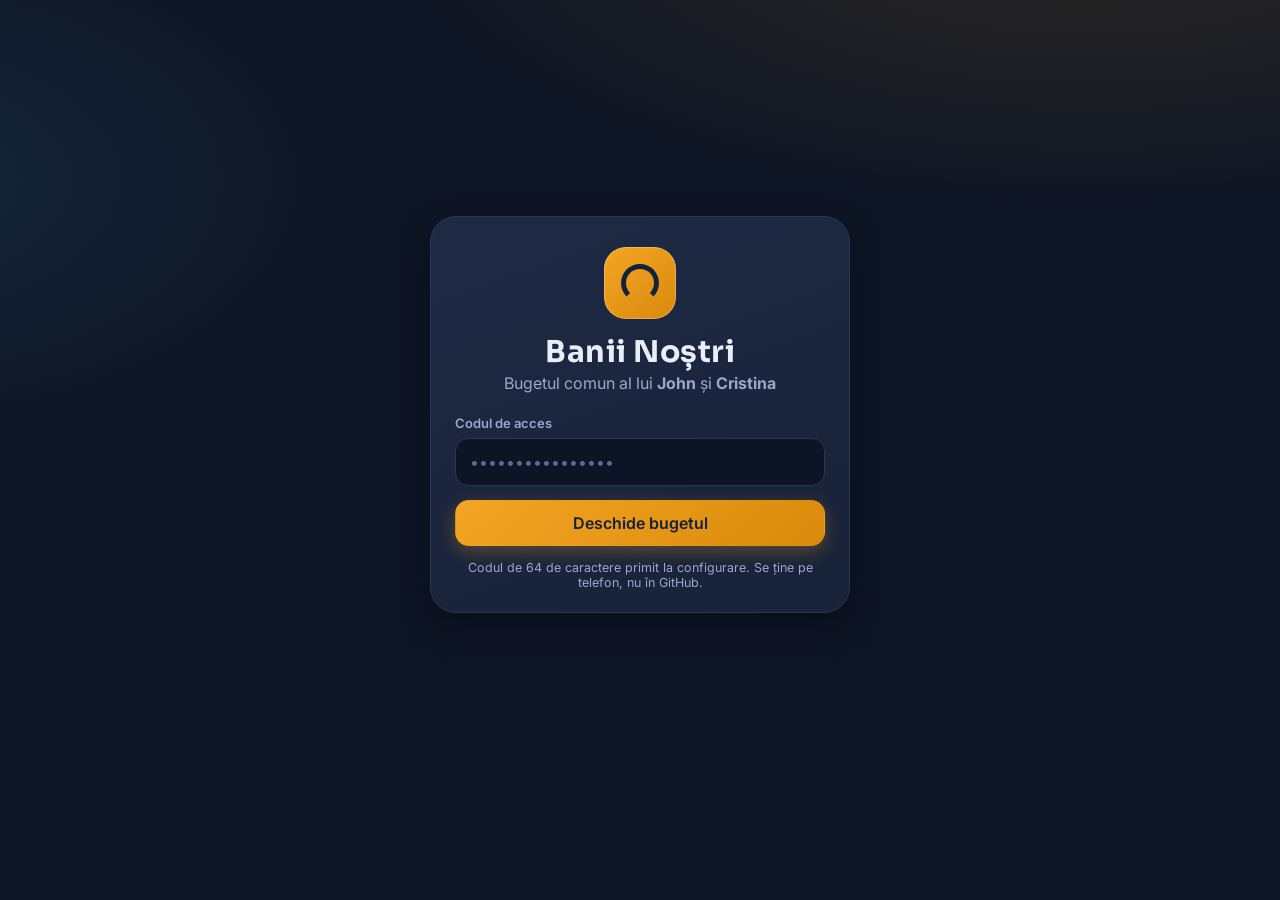
==== index.html @ c1d57ce2 "Banii Noștri · John & Cristina - aplicatie buget comun (design propriu, plan 5000 cu propagare in lu" ====
<!doctype html>
<html lang="ro">
<head>
  <meta charset="UTF-8">
  <meta name="viewport" content="width=device-width, initial-scale=1, viewport-fit=cover">
  <meta name="theme-color" content="#0e1524">
  <meta name="description" content="Bugetul comun al lui John și Cristina. Venituri, cheltuieli și împărțire egală, cu plan care se propagă în lunile următoare.">
  <link rel="manifest" href="./manifest.webmanifest">
  <link rel="icon" href="./icon.svg" type="image/svg+xml">
  <link rel="apple-touch-icon" href="./icon.svg">
  <link rel="preconnect" href="https://fonts.googleapis.com">
  <link rel="preconnect" href="https://fonts.gstatic.com" crossorigin>
  <link href="https://fonts.googleapis.com/css2?family=Sora:wght@500;600;700;800&family=Inter:wght@400;500;600;700&display=swap" rel="stylesheet">
  <link rel="stylesheet" href="./styles.css">
  <title>Banii Noștri · John & Cristina</title>
</head>
<body>
  <!-- ===== Ecran de deblocare ===== -->
  <section id="login" class="screen center">
    <div class="login-card">
      <div class="brand-mark big" aria-hidden="true"></div>
      <h1>Banii Noștri</h1>
      <p class="sub">Bugetul comun al lui <strong>John</strong> și <strong>Cristina</strong></p>
      <label class="field">
        <span>Codul de acces</span>
        <input id="codeInput" type="password" inputmode="text" autocomplete="off" spellcheck="false" placeholder="••••••••••••••••">
      </label>
      <button id="loginBtn" class="btn primary block">Deschide bugetul</button>
      <p id="loginError" class="error hidden"></p>
      <p class="hint">Codul de 64 de caractere primit la configurare. Se ține pe telefon, nu în GitHub.</p>
    </div>
  </section>

  <!-- ===== Aplicația ===== -->
  <section id="app" class="screen hidden">
    <header class="topbar">
      <div class="brand">
        <div class="brand-mark" aria-hidden="true"></div>
        <div>
          <strong>Banii Noștri</strong>
          <small>John &amp; Cristina</small>
        </div>
      </div>
      <div class="top-actions">
        <span id="statusChip" class="chip">…</span>
        <button id="lockBtn" class="icon-btn" title="Ieșire / blochează" aria-label="Blochează">⏻</button>
      </div>
    </header>

    <nav class="monthnav">
      <button id="prevMonth" class="icon-btn" aria-label="Luna anterioară">‹</button>
      <div class="month-title">
        <select id="monthSelect" aria-label="Alege luna"></select>
        <button id="todayBtn" class="mini-btn hidden">azi</button>
      </div>
      <button id="nextMonth" class="icon-btn" aria-label="Luna următoare">›</button>
    </nav>

    <section class="hero">
      <div class="hero-card">
        <span class="hero-label">Împărțirea lunii</span>
        <strong id="splitMain" class="hero-value">—</strong>
        <span id="splitNote" class="hero-note">Nicio cheltuială înregistrată</span>
      </div>
      <div class="stat-grid">
        <div class="stat">
          <span class="stat-label">Planificat · John</span>
          <strong id="planJohn">0 lei</strong>
        </div>
        <div class="stat">
          <span class="stat-label">Planificat · Cristina</span>
          <strong id="planCristina">0 lei</strong>
        </div>
        <div class="stat">
          <span class="stat-label">Încasat efectiv</span>
          <strong id="incomeTotal">0 lei</strong>
        </div>
        <div class="stat">
          <span class="stat-label">Cheltuieli</span>
          <strong id="expenseTotal">0 lei</strong>
        </div>
      </div>
    </section>

    <nav class="filters" id="filters">
      <button class="fbtn active" data-filter="all">Toate</button>
      <button class="fbtn j" data-filter="John">John</button>
      <button class="fbtn c" data-filter="Cristina">Cristina</button>
      <button class="fbtn" data-filter="income">Venituri</button>
      <button class="fbtn" data-filter="expense">Cheltuieli</button>
    </nav>

    <main id="lists">
      <div id="emptyState" class="empty hidden">
        <p>Luna aceasta e goală.</p>
        <button id="emptyAdd" class="btn primary">Adaugă prima poziție</button>
      </div>
      <section id="secIncome" class="listsec">
        <h2>Venituri <small id="sumIncome"></small></h2>
        <ul id="listIncome" class="items"></ul>
      </section>
      <section id="secExpense" class="listsec">
        <h2>Cheltuieli comune <small id="sumExpense"></small></h2>
        <ul id="listExpense" class="items"></ul>
      </section>
      <section id="secTransfer" class="listsec">
        <h2>Transferuri <small id="sumTransfer"></small></h2>
        <ul id="listTransfer" class="items"></ul>
      </section>
    </main>

    <div class="bottombar">
      <button id="addTransferBtn" class="btn ghost">⇄ Transfer</button>
      <button id="saveBtn" class="btn primary">Salvează</button>
    </div>

    <button id="addRowBtn" class="fab" title="Adaugă poziție" aria-label="Adaugă poziție">+</button>
  </section>

  <!-- ===== Modal poziție (adaugă / editează) ===== -->
  <div id="modalRow" class="overlay hidden">
    <div class="sheet" role="dialog" aria-modal="true" aria-labelledby="rowTitle">
      <div class="sheet-head">
        <h3 id="rowTitle">Adaugă poziție</h3>
        <button class="icon-btn closeRow" aria-label="Închide">✕</button>
      </div>
      <label class="field">
        <span>Denumire</span>
        <input id="rowLabel" type="text" maxlength="100" placeholder="Salariu, Chirie, Rakoy…">
      </label>
      <div class="field">
        <span id="ownerCaption">Din contul cui?</span>
        <div class="radio-row">
          <label class="radio j"><input type="radio" name="rowOwner" value="John" checked><span>John</span></label>
          <label class="radio c"><input type="radio" name="rowOwner" value="Cristina"><span>Cristina</span></label>
        </div>
      </div>
      <div class="two-col">
        <label class="field">
          <span id="plannedCaption">Planificat (lei)</span>
          <input id="rowPlanned" type="number" inputmode="numeric" min="0" step="1" value="5000">
        </label>
        <label class="field">
          <span id="actualCaption">Încasat efectiv (lei)</span>
          <input id="rowActual" type="number" inputmode="numeric" min="0" step="1" placeholder="Neconfirmat">
        </label>
      </div>
      <p class="field-note" id="carryNote">Valoarea „Planificat” se copiază automat și în lunile următoare.</p>
      <div class="two-col">
        <div class="field">
          <span>Tip</span>
          <div class="radio-row">
            <label class="radio"><input type="radio" name="rowKind" value="income" checked><span>Venit</span></label>
            <label class="radio"><input type="radio" name="rowKind" value="expense"><span>Cheltuială</span></label>
          </div>
        </div>
        <label class="field">
          <span>Data (opțional)</span>
          <input id="rowDate" type="date">
        </label>
      </div>
      <div class="sheet-foot">
        <button id="rowDelete" class="btn danger hidden">Șterge poziția</button>
        <button id="rowApply" class="btn primary">Aplică</button>
      </div>
    </div>
  </div>

  <!-- ===== Modal transfer ===== -->
  <div id="modalTransfer" class="overlay hidden">
    <div class="sheet" role="dialog" aria-modal="true" aria-labelledby="trTitle">
      <div class="sheet-head">
        <h3 id="trTitle">Transfer între conturi</h3>
        <button class="icon-btn closeTr" aria-label="Închide">✕</button>
      </div>
      <div class="field">
        <span>Cine dă banii?</span>
        <div class="radio-row">
          <label class="radio j"><input type="radio" name="trFrom" value="John" checked><span>John</span></label>
          <label class="radio c"><input type="radio" name="trFrom" value="Cristina"><span>Cristina</span></label>
        </div>
      </div>
      <div class="two-col">
        <label class="field">
          <span>Suma (lei)</span>
          <input id="trAmount" type="number" inputmode="numeric" min="1" step="1" placeholder="ex: 1200">
        </label>
        <label class="field">
          <span>Data</span>
          <input id="trDate" type="date">
        </label>
      </div>
      <div class="sheet-foot">
        <button id="trDelete" class="btn danger hidden">Șterge transferul</button>
        <button id="trApply" class="btn primary">Aplică</button>
      </div>
    </div>
  </div>

  <div id="toast" class="toast hidden"></div>

  <script src="./config.js"></script>
  <script type="module" src="./app.js"></script>
</body>
</html>
---- styles.css ----
/* ===== Banii Noștri · John & Cristina — temă „noapte & chihlimbar” ===== */
:root {
  --bg: #0e1524;
  --bg-2: #131c30;
  --panel: #182238;
  --panel-2: #1e2a44;
  --line: #27365a;
  --ink: #e8edf8;
  --ink-dim: #9aa9c9;
  --amber: #f5a524;
  --amber-deep: #d98a0b;
  --john: #4cc2ff;
  --cristina: #ff7ab6;
  --good: #3ddc97;
  --bad: #ff6b6b;
  --radius: 18px;
  --shadow: 0 12px 32px rgba(2, 6, 18, 0.45);
}

* { box-sizing: border-box; }
html { -webkit-text-size-adjust: 100%; }
body {
  margin: 0;
  background:
    radial-gradient(1200px 500px at 85% -10%, rgba(245, 165, 36, 0.14), transparent 60%),
    radial-gradient(900px 500px at -10% 20%, rgba(76, 194, 255, 0.10), transparent 55%),
    var(--bg);
  color: var(--ink);
  font-family: Inter, system-ui, "Segoe UI", sans-serif;
  min-height: 100dvh;
}
h1, h2, h3, .hero-value, .brand strong { font-family: Sora, Inter, sans-serif; }
button { font: inherit; color: inherit; cursor: pointer; }
input, select { font: inherit; }
.hidden { display: none !important; }

.screen { max-width: 720px; margin: 0 auto; padding: 16px 16px calc(88px + env(safe-area-inset-bottom)); }
.screen.center { min-height: 100dvh; display: flex; align-items: center; justify-content: center; }

/* ---------- Login ---------- */
.login-card {
  width: min(420px, 100%);
  background: linear-gradient(160deg, var(--panel-2), var(--panel));
  border: 1px solid var(--line);
  border-radius: 26px;
  padding: 30px 24px 22px;
  box-shadow: var(--shadow);
  text-align: center;
}
.login-card h1 { margin: 14px 0 2px; font-size: 30px; letter-spacing: 0.5px; }
.login-card .sub { margin: 0 0 22px; color: var(--ink-dim); }
.login-card .hint { color: var(--ink-dim); font-size: 12.5px; margin: 14px 2px 0; }
.brand-mark {
  width: 38px; height: 38px; border-radius: 12px; flex: none;
  background: linear-gradient(140deg, var(--amber), var(--amber-deep));
  position: relative; box-shadow: inset 0 0 0 1px rgba(255, 255, 255, 0.25);
}
.brand-mark::after {
  content: ""; position: absolute; inset: 9px;
  border: 3px solid #10233c; border-radius: 50%; border-bottom-color: transparent;
}
.brand-mark.big { width: 72px; height: 72px; border-radius: 22px; margin: 0 auto; }
.brand-mark.big::after { inset: 17px; border-width: 5px; }

/* ---------- Componente de bază ---------- */
.btn {
  border: 1px solid var(--line); background: var(--panel-2);
  border-radius: 14px; padding: 12px 18px; font-weight: 600;
  transition: filter 0.15s, transform 0.05s;
}
.btn:active { transform: translateY(1px); }
.btn.primary {
  background: linear-gradient(140deg, var(--amber), var(--amber-deep));
  border-color: transparent; color: #14213a;
  box-shadow: 0 6px 18px rgba(245, 165, 36, 0.28);
}
.btn.ghost { background: transparent; }
.btn.danger { background: transparent; border-color: rgba(255, 107, 107, 0.5); color: var(--bad); }
.btn.block { width: 100%; }
.icon-btn {
  background: rgba(255, 255, 255, 0.06); border: 1px solid var(--line);
  border-radius: 12px; width: 40px; height: 40px; font-size: 20px; line-height: 1;
}
.mini-btn {
  background: rgba(245, 165, 36, 0.15); color: var(--amber);
  border: 1px solid rgba(245, 165, 36, 0.4); border-radius: 999px;
  font-size: 11px; padding: 3px 10px; font-weight: 700; text-transform: uppercase; letter-spacing: 0.6px;
}
.chip {
  font-size: 12px; font-weight: 700; padding: 7px 12px; border-radius: 999px;
  background: rgba(255, 255, 255, 0.07); border: 1px solid var(--line); white-space: nowrap;
}
.chip.ok { color: var(--good); border-color: rgba(61, 220, 151, 0.4); background: rgba(61, 220, 151, 0.10); }
.chip.warn { color: var(--amber); border-color: rgba(245, 165, 36, 0.45); background: rgba(245, 165, 36, 0.10); }
.chip.off { color: var(--bad); border-color: rgba(255, 107, 107, 0.45); background: rgba(255, 107, 107, 0.10); }

.field { display: block; text-align: left; margin: 14px 0; }
.field > span { display: block; font-size: 13px; font-weight: 600; color: var(--ink-dim); margin-bottom: 7px; }
.field input, .month-title select {
  width: 100%; background: #0c1425; color: var(--ink);
  border: 1px solid var(--line); border-radius: 13px; padding: 13px 14px;
  outline: none; transition: border-color 0.15s, box-shadow 0.15s;
}
.field input:focus, .month-title select:focus {
  border-color: var(--amber); box-shadow: 0 0 0 3px rgba(245, 165, 36, 0.18);
}
.field input::placeholder { color: #5c6b8c; }
.two-col { display: grid; grid-template-columns: 1fr 1fr; gap: 12px; }
.radio-row { display: flex; gap: 8px; }
.radio {
  flex: 1; position: relative; display: flex; align-items: center; justify-content: center;
  border: 1px solid var(--line); border-radius: 12px; padding: 11px 8px; cursor: pointer;
  background: #0c1425; font-weight: 600;
}
.radio input { position: absolute; opacity: 0; }
.radio:has(input:checked) { border-color: var(--amber); background: rgba(245, 165, 36, 0.12); color: var(--amber); }
.radio.j:has(input:checked) { border-color: var(--john); background: rgba(76, 194, 255, 0.12); color: var(--john); }
.radio.c:has(input:checked) { border-color: var(--cristina); background: rgba(255, 122, 182, 0.12); color: var(--cristina); }
.field-note { font-size: 12.5px; color: var(--ink-dim); margin: 4px 2px 10px; }
.error { color: var(--bad); font-size: 14px; font-weight: 600; }

/* ---------- Bara de sus ---------- */
.topbar { display: flex; justify-content: space-between; align-items: center; padding: 6px 2px 14px; }
.brand { display: flex; align-items: center; gap: 12px; }
.brand strong { display: block; font-size: 18px; line-height: 1.1; }
.brand small { color: var(--ink-dim); font-size: 12px; }
.top-actions { display: flex; gap: 8px; align-items: center; }
#lockBtn { color: var(--ink-dim); }

/* ---------- Navigare luni ---------- */
.monthnav { display: flex; align-items: center; gap: 10px; margin-bottom: 14px; }
.monthnav .icon-btn { font-size: 26px; }
.month-title { flex: 1; display: flex; align-items: center; gap: 10px; }
.month-title select {
  appearance: none; font-family: Sora, sans-serif; font-weight: 700; font-size: 19px;
  background: var(--panel) url('data:image/svg+xml;utf8,<svg xmlns="http://www.w3.org/2000/svg" width="12" height="8"><path d="M1 1l5 5 5-5" fill="none" stroke="%239aa9c9" stroke-width="2"/></svg>') no-repeat right 14px center;
  border-radius: 14px; padding: 12px 40px 12px 16px;
}

/* ---------- Hero / statistici ---------- */
.hero { margin-bottom: 16px; }
.hero-card {
  border-radius: var(--radius); padding: 22px 20px;
  background: linear-gradient(150deg, #23345c 0%, #1a2743 55%, #182238 100%);
  border: 1px solid var(--line); box-shadow: var(--shadow); margin-bottom: 12px;
}
.hero-label { font-size: 12px; font-weight: 700; letter-spacing: 1.2px; text-transform: uppercase; color: var(--ink-dim); }
.hero-value { display: block; font-size: clamp(26px, 7vw, 40px); margin: 8px 0 4px; letter-spacing: 0.3px; }
.hero-value .from { color: var(--cristina); }
.hero-value .to-j { color: var(--john); }
.hero-value .to-c { color: var(--cristina); }
.hero-note { color: var(--ink-dim); font-size: 13.5px; }
.stat-grid { display: grid; grid-template-columns: repeat(2, 1fr); gap: 10px; }
.stat {
  background: var(--panel); border: 1px solid var(--line); border-radius: 16px; padding: 13px 15px;
}
.stat-label { display: block; font-size: 11.5px; font-weight: 700; letter-spacing: 0.8px; text-transform: uppercase; color: var(--ink-dim); margin-bottom: 6px; }
.stat strong { font-family: Sora, sans-serif; font-size: 19px; }
.stat strong.pos { color: var(--good); }

/* ---------- Filtre ---------- */
.filters { display: flex; gap: 8px; overflow-x: auto; padding: 2px 2px 12px; scrollbar-width: none; }
.filters::-webkit-scrollbar { display: none; }
.fbtn {
  border: 1px solid var(--line); background: transparent; color: var(--ink-dim);
  border-radius: 999px; padding: 8px 16px; font-weight: 700; font-size: 13.5px; white-space: nowrap;
}
.fbtn.active { background: var(--ink); color: #101827; border-color: transparent; }
.fbtn.j.active { background: var(--john); }
.fbtn.c.active { background: var(--cristina); }

/* ---------- Liste ---------- */
.listsec { margin: 6px 0 18px; }
.listsec h2 {
  font-size: 14px; letter-spacing: 1.2px; text-transform: uppercase;
  color: var(--ink-dim); margin: 18px 2px 10px; display: flex; justify-content: space-between; align-items: baseline;
}
.listsec h2 small { font-weight: 600; text-transform: none; letter-spacing: 0; color: var(--ink); }
.items { list-style: none; margin: 0; padding: 0; display: flex; flex-direction: column; gap: 8px; }
.item {
  display: flex; align-items: center; gap: 12px; width: 100%; text-align: left;
  background: var(--panel); border: 1px solid var(--line); border-radius: 15px; padding: 13px 14px;
}
.item:hover { border-color: #35486f; }
.item .tag { width: 4px; align-self: stretch; border-radius: 4px; background: #3b4c72; flex: none; }
.item .tag.j { background: var(--john); }
.item .tag.c { background: var(--cristina); }
.item .tag.inc { background: var(--good); }
.item .main { flex: 1; min-width: 0; }
.item .label { font-weight: 600; font-size: 15.5px; overflow: hidden; text-overflow: ellipsis; white-space: nowrap; }
.item .meta { font-size: 12px; color: var(--ink-dim); margin-top: 3px; display: flex; gap: 8px; flex-wrap: wrap; }
.badge {
  font-size: 10.5px; font-weight: 800; padding: 3px 8px; border-radius: 999px;
  background: rgba(255, 255, 255, 0.08); color: var(--ink-dim); letter-spacing: 0.4px; text-transform: uppercase;
}
.badge.unconf { color: var(--amber); background: rgba(245, 165, 36, 0.14); }
.badge.seeded { color: var(--john); background: rgba(76, 194, 255, 0.12); }
.item .vals { text-align: right; flex: none; }
.item .actual { display: block; font-family: Sora, sans-serif; font-weight: 700; font-size: 16px; }
.item .planned { display: block; font-size: 12px; color: var(--ink-dim); margin-top: 2px; }
.item .actual.inc { color: var(--good); }
.item .actual.exp { color: var(--ink); }
.item .arrow { color: var(--ink-dim); flex: none; }
.empty { text-align: center; color: var(--ink-dim); padding: 40px 0 20px; }
.empty p { font-size: 16px; }

/* ---------- Bara de jos + FAB ---------- */
.bottombar {
  position: fixed; left: 0; right: 0; bottom: 0;
  display: flex; gap: 10px; justify-content: center;
  padding: 12px 16px calc(12px + env(safe-area-inset-bottom));
  background: linear-gradient(to top, rgba(10, 16, 30, 0.96) 55%, transparent);
  pointer-events: none;
}
.bottombar .btn { pointer-events: auto; min-width: 140px; }
.fab {
  position: fixed; right: max(18px, calc(16px + env(safe-area-inset-right))); bottom: calc(84px + env(safe-area-inset-bottom));
  width: 58px; height: 58px; border-radius: 20px; border: none;
  font-size: 30px; font-weight: 600; line-height: 1;
  background: linear-gradient(140deg, var(--amber), var(--amber-deep)); color: #14213a;
  box-shadow: 0 10px 26px rgba(245, 165, 36, 0.4);
}

/* ---------- Modale ---------- */
.overlay {
  position: fixed; inset: 0; z-index: 40;
  background: rgba(5, 9, 20, 0.72); backdrop-filter: blur(3px);
  display: flex; align-items: flex-end; justify-content: center;
}
.sheet {
  width: min(560px, 100%); max-height: 92dvh; overflow: auto;
  background: linear-gradient(170deg, var(--panel-2), var(--panel));
  border: 1px solid var(--line); border-radius: 24px 24px 0 0;
  padding: 20px 20px calc(22px + env(safe-area-inset-bottom));
  animation: rise 0.18s ease-out;
}
@keyframes rise { from { transform: translateY(24px); opacity: 0.4; } to { transform: none; opacity: 1; } }
.sheet-head { display: flex; justify-content: space-between; align-items: center; margin-bottom: 6px; }
.sheet-head h3 { margin: 4px 0 0; font-size: 21px; }
.sheet-foot { display: flex; justify-content: space-between; align-items: center; gap: 10px; margin-top: 18px; }
.sheet-foot .btn.primary { margin-left: auto; }

/* ---------- Toast ---------- */
.toast {
  position: fixed; left: 50%; bottom: calc(160px + env(safe-area-inset-bottom)); transform: translateX(-50%);
  background: #0b1220; color: var(--ink); border: 1px solid var(--line);
  border-radius: 14px; padding: 12px 18px; font-size: 14px; font-weight: 600;
  box-shadow: var(--shadow); z-index: 60; max-width: min(92vw, 420px); text-align: center;
}
.toast.ok { border-color: rgba(61, 220, 151, 0.5); }
.toast.err { border-color: rgba(255, 107, 107, 0.55); }

@media (min-width: 640px) {
  .stat-grid { grid-template-columns: repeat(4, 1fr); }
  .overlay { align-items: center; padding: 24px; }
  .sheet { border-radius: 24px; }
}
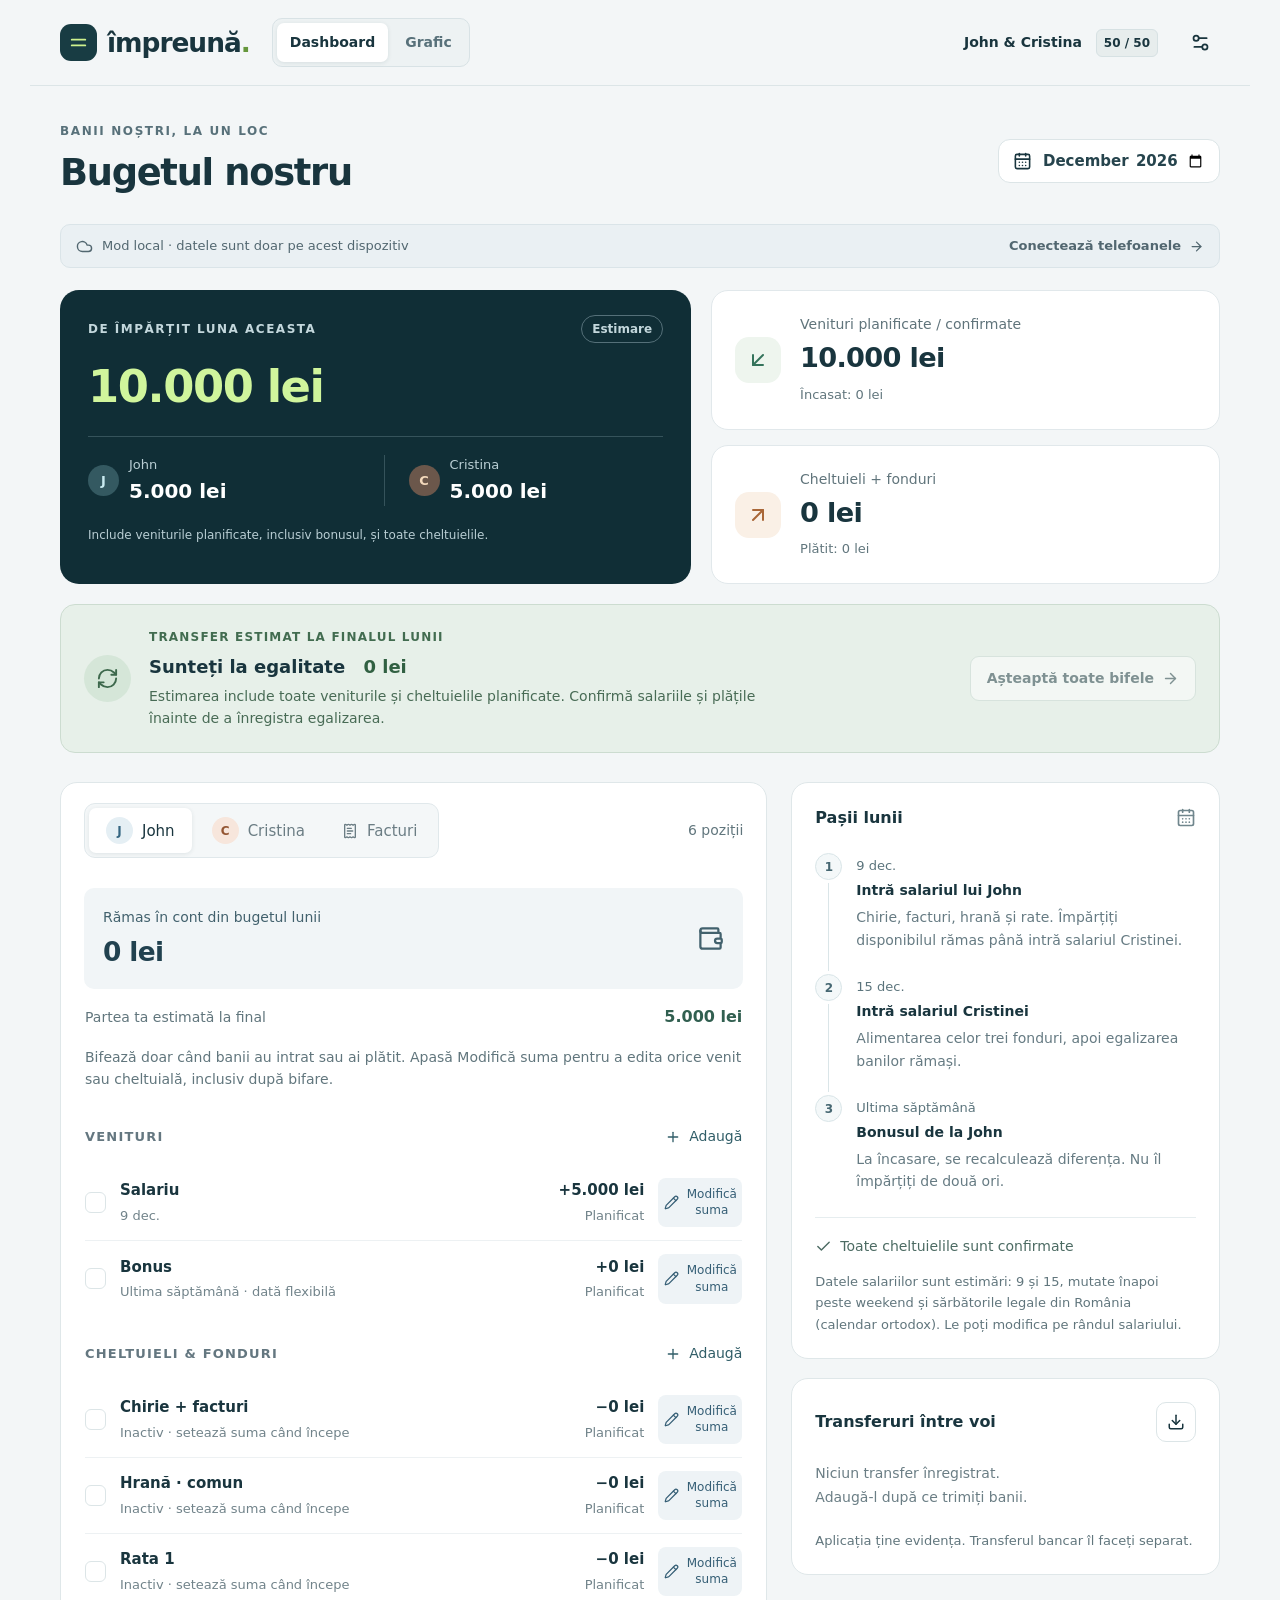
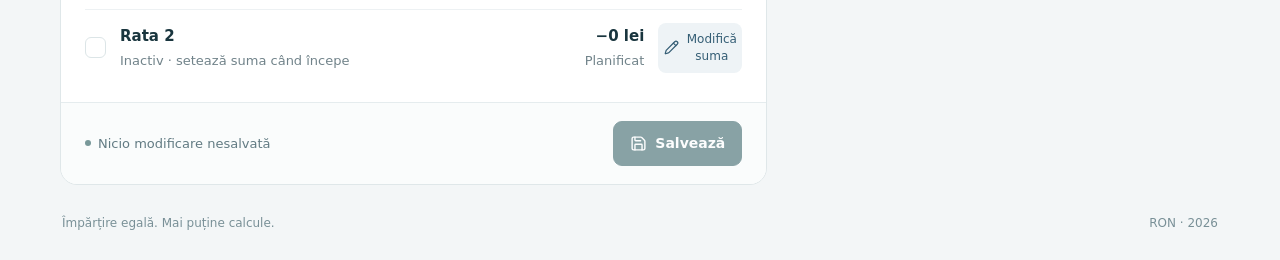
==== commit b9c53f51: "Refac aplicatia ca o copie 1:1 a Impreuna Marius & Diana Aceeasi interfata si aceleasi calcule ca or" ====
--- a/index.html
+++ b/index.html
@@ -1,205 +1,3 @@
-<!doctype html>
-<html lang="ro">
-<head>
-  <meta charset="UTF-8">
-  <meta name="viewport" content="width=device-width, initial-scale=1, viewport-fit=cover">
-  <meta name="theme-color" content="#0e1524">
-  <meta name="description" content="Bugetul comun al lui John și Cristina. Venituri, cheltuieli și împărțire egală, cu plan care se propagă în lunile următoare.">
-  <link rel="manifest" href="./manifest.webmanifest">
-  <link rel="icon" href="./icon.svg" type="image/svg+xml">
-  <link rel="apple-touch-icon" href="./icon.svg">
-  <link rel="preconnect" href="https://fonts.googleapis.com">
-  <link rel="preconnect" href="https://fonts.gstatic.com" crossorigin>
-  <link href="https://fonts.googleapis.com/css2?family=Sora:wght@500;600;700;800&family=Inter:wght@400;500;600;700&display=swap" rel="stylesheet">
-  <link rel="stylesheet" href="./styles.css">
-  <title>Banii Noștri · John & Cristina</title>
-</head>
-<body>
-  <!-- ===== Ecran de deblocare ===== -->
-  <section id="login" class="screen center">
-    <div class="login-card">
-      <div class="brand-mark big" aria-hidden="true"></div>
-      <h1>Banii Noștri</h1>
-      <p class="sub">Bugetul comun al lui <strong>John</strong> și <strong>Cristina</strong></p>
-      <label class="field">
-        <span>Codul de acces</span>
-        <input id="codeInput" type="password" inputmode="text" autocomplete="off" spellcheck="false" placeholder="••••••••••••••••">
-      </label>
-      <button id="loginBtn" class="btn primary block">Deschide bugetul</button>
-      <p id="loginError" class="error hidden"></p>
-      <p class="hint">Codul de 64 de caractere primit la configurare. Se ține pe telefon, nu în GitHub.</p>
-    </div>
-  </section>
-
-  <!-- ===== Aplicația ===== -->
-  <section id="app" class="screen hidden">
-    <header class="topbar">
-      <div class="brand">
-        <div class="brand-mark" aria-hidden="true"></div>
-        <div>
-          <strong>Banii Noștri</strong>
-          <small>John &amp; Cristina</small>
-        </div>
-      </div>
-      <div class="top-actions">
-        <span id="statusChip" class="chip">…</span>
-        <button id="lockBtn" class="icon-btn" title="Ieșire / blochează" aria-label="Blochează">⏻</button>
-      </div>
-    </header>
-
-    <nav class="monthnav">
-      <button id="prevMonth" class="icon-btn" aria-label="Luna anterioară">‹</button>
-      <div class="month-title">
-        <select id="monthSelect" aria-label="Alege luna"></select>
-        <button id="todayBtn" class="mini-btn hidden">azi</button>
-      </div>
-      <button id="nextMonth" class="icon-btn" aria-label="Luna următoare">›</button>
-    </nav>
-
-    <section class="hero">
-      <div class="hero-card">
-        <span class="hero-label">Împărțirea lunii</span>
-        <strong id="splitMain" class="hero-value">—</strong>
-        <span id="splitNote" class="hero-note">Nicio cheltuială înregistrată</span>
-      </div>
-      <div class="stat-grid">
-        <div class="stat">
-          <span class="stat-label">Planificat · John</span>
-          <strong id="planJohn">0 lei</strong>
-        </div>
-        <div class="stat">
-          <span class="stat-label">Planificat · Cristina</span>
-          <strong id="planCristina">0 lei</strong>
-        </div>
-        <div class="stat">
-          <span class="stat-label">Încasat efectiv</span>
-          <strong id="incomeTotal">0 lei</strong>
-        </div>
-        <div class="stat">
-          <span class="stat-label">Cheltuieli</span>
-          <strong id="expenseTotal">0 lei</strong>
-        </div>
-      </div>
-    </section>
-
-    <nav class="filters" id="filters">
-      <button class="fbtn active" data-filter="all">Toate</button>
-      <button class="fbtn j" data-filter="John">John</button>
-      <button class="fbtn c" data-filter="Cristina">Cristina</button>
-      <button class="fbtn" data-filter="income">Venituri</button>
-      <button class="fbtn" data-filter="expense">Cheltuieli</button>
-    </nav>
-
-    <main id="lists">
-      <div id="emptyState" class="empty hidden">
-        <p>Luna aceasta e goală.</p>
-        <button id="emptyAdd" class="btn primary">Adaugă prima poziție</button>
-      </div>
-      <section id="secIncome" class="listsec">
-        <h2>Venituri <small id="sumIncome"></small></h2>
-        <ul id="listIncome" class="items"></ul>
-      </section>
-      <section id="secExpense" class="listsec">
-        <h2>Cheltuieli comune <small id="sumExpense"></small></h2>
-        <ul id="listExpense" class="items"></ul>
-      </section>
-      <section id="secTransfer" class="listsec">
-        <h2>Transferuri <small id="sumTransfer"></small></h2>
-        <ul id="listTransfer" class="items"></ul>
-      </section>
-    </main>
-
-    <div class="bottombar">
-      <button id="addTransferBtn" class="btn ghost">⇄ Transfer</button>
-      <button id="saveBtn" class="btn primary">Salvează</button>
-    </div>
-
-    <button id="addRowBtn" class="fab" title="Adaugă poziție" aria-label="Adaugă poziție">+</button>
-  </section>
-
-  <!-- ===== Modal poziție (adaugă / editează) ===== -->
-  <div id="modalRow" class="overlay hidden">
-    <div class="sheet" role="dialog" aria-modal="true" aria-labelledby="rowTitle">
-      <div class="sheet-head">
-        <h3 id="rowTitle">Adaugă poziție</h3>
-        <button class="icon-btn closeRow" aria-label="Închide">✕</button>
-      </div>
-      <label class="field">
-        <span>Denumire</span>
-        <input id="rowLabel" type="text" maxlength="100" placeholder="Salariu, Chirie, Rakoy…">
-      </label>
-      <div class="field">
-        <span id="ownerCaption">Din contul cui?</span>
-        <div class="radio-row">
-          <label class="radio j"><input type="radio" name="rowOwner" value="John" checked><span>John</span></label>
-          <label class="radio c"><input type="radio" name="rowOwner" value="Cristina"><span>Cristina</span></label>
-        </div>
-      </div>
-      <div class="two-col">
-        <label class="field">
-          <span id="plannedCaption">Planificat (lei)</span>
-          <input id="rowPlanned" type="number" inputmode="numeric" min="0" step="1" value="5000">
-        </label>
-        <label class="field">
-          <span id="actualCaption">Încasat efectiv (lei)</span>
-          <input id="rowActual" type="number" inputmode="numeric" min="0" step="1" placeholder="Neconfirmat">
-        </label>
-      </div>
-      <p class="field-note" id="carryNote">Valoarea „Planificat” se copiază automat și în lunile următoare.</p>
-      <div class="two-col">
-        <div class="field">
-          <span>Tip</span>
-          <div class="radio-row">
-            <label class="radio"><input type="radio" name="rowKind" value="income" checked><span>Venit</span></label>
-            <label class="radio"><input type="radio" name="rowKind" value="expense"><span>Cheltuială</span></label>
-          </div>
-        </div>
-        <label class="field">
-          <span>Data (opțional)</span>
-          <input id="rowDate" type="date">
-        </label>
-      </div>
-      <div class="sheet-foot">
-        <button id="rowDelete" class="btn danger hidden">Șterge poziția</button>
-        <button id="rowApply" class="btn primary">Aplică</button>
-      </div>
-    </div>
-  </div>
-
-  <!-- ===== Modal transfer ===== -->
-  <div id="modalTransfer" class="overlay hidden">
-    <div class="sheet" role="dialog" aria-modal="true" aria-labelledby="trTitle">
-      <div class="sheet-head">
-        <h3 id="trTitle">Transfer între conturi</h3>
-        <button class="icon-btn closeTr" aria-label="Închide">✕</button>
-      </div>
-      <div class="field">
-        <span>Cine dă banii?</span>
-        <div class="radio-row">
-          <label class="radio j"><input type="radio" name="trFrom" value="John" checked><span>John</span></label>
-          <label class="radio c"><input type="radio" name="trFrom" value="Cristina"><span>Cristina</span></label>
-        </div>
-      </div>
-      <div class="two-col">
-        <label class="field">
-          <span>Suma (lei)</span>
-          <input id="trAmount" type="number" inputmode="numeric" min="1" step="1" placeholder="ex: 1200">
-        </label>
-        <label class="field">
-          <span>Data</span>
-          <input id="trDate" type="date">
-        </label>
-      </div>
-      <div class="sheet-foot">
-        <button id="trDelete" class="btn danger hidden">Șterge transferul</button>
-        <button id="trApply" class="btn primary">Aplică</button>
-      </div>
-    </div>
-  </div>
-
-  <div id="toast" class="toast hidden"></div>
-
-  <script src="./config.js"></script>
-  <script type="module" src="./app.js"></script>
-</body>
-</html>
+<!doctype html><html lang="ro"><head><meta charset="UTF-8"><meta name="viewport" content="width=device-width, initial-scale=1, viewport-fit=cover"><meta name="theme-color" content="#102e36"><meta name="description" content="Bugetul comun al lui John și Cristina. Venituri, cheltuieli și împărțire egală."><link rel="manifest" href="./manifest.webmanifest"><link rel="icon" href="./icon.svg"><title>Împreună · John & Cristina</title>  <script type="module" crossorigin src="./assets/index-jc-9bc40244.js"></script>
+  <link rel="stylesheet" crossorigin href="./assets/index-jc-6ca0c685.css">
+</head><body><div id="root"></div><script src="./config.js"></script></body></html>
